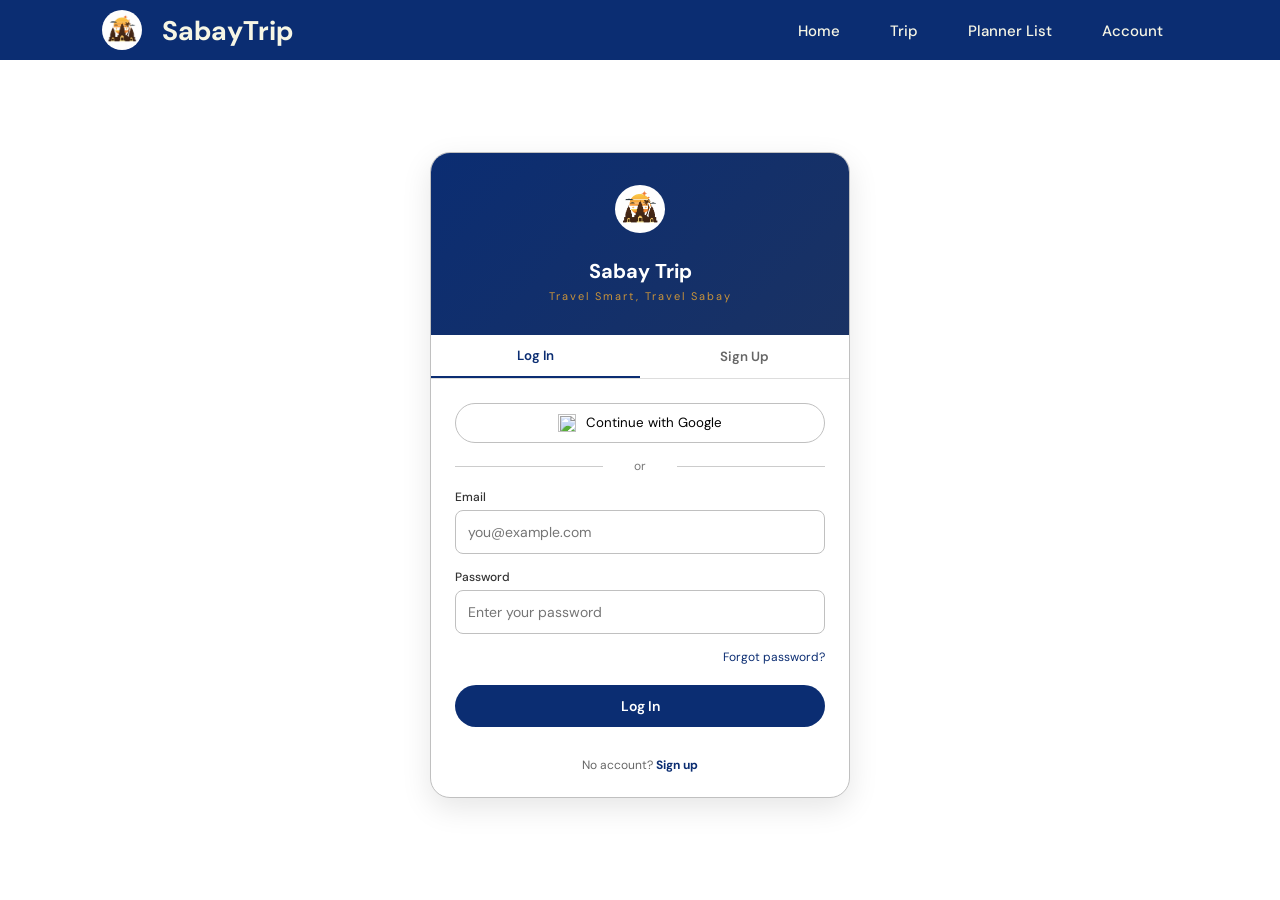
==== account.html @ 2c470d9e "Add files via upload" ====
<!DOCTYPE html>
<html lang="en">
<head>
    <meta charset="UTF-8">
    <meta name="viewport" content="width=device-width, initial-scale=1.0">
    <title>Sabay Trip - Account</title>

    <link rel="preconnect" href="https://fonts.googleapis.com">
    <link rel="preconnect" href="https://fonts.gstatic.com" crossorigin>
    <link href="https://fonts.googleapis.com/css2?family=DM+Sans&display=swap" rel="stylesheet">

    <link rel="stylesheet" href="css/account.css">
</head>

<body>

    <nav>
        <div class="navlogo">
            <img src="images/sabaytrip-logo.png">
            <a href="index.html">SabayTrip</a>
        </div>

        <ul class="nav-btn">
            <li><a href="index.html">Home</a></li>
            <li><a href="trip.html">Trip</a></li>
            <li><a href="planner.html">Planner List</a></li>
            <li><a href="account.html" class="active">Account</a></li>
        </ul>
    </nav>

    <!-- PROFILE -->
    <div class="container">
        <div class="card">

            <div class="card-top">
                <div class="avatar">PO</div>

                <div class="info">
                    <h2>Phallyda Ouch</h2>
                    <p>phallyda@example.com</p>
                    <span>Member since April 2026</span>
                </div>
            </div>

            <div class="card-body">

                <h4>ACCOUNT DETAILS</h4>

                <div class="row">
                    <span>Status</span>
                    <span class="badge">Active</span>
                </div>

                <div class="row">
                    <span>Plan</span>
                    <span>Free</span>
                </div>

                <div class="row">
                    <span>Trips saved</span>
                    <span id="tripCount">0</span>
                </div>
                <h4>SECURITY</h4>

                <div class="row">
                    <span>Password</span>
                    <span class="link">Change</span>
                </div>

                <div class="row">
                    <span>Two-factor auth</span>
                    <span>Off</span>
                </div>

                <button onclick="logout()" class="logout">Sign Out</button>

            </div>

        </div>
    </div>

    <script src="js/account.js"></script>

</body>
</html>
---- css/account.css ----
* {
    margin: 0;
    padding: 0;
    box-sizing: border-box;
    font-family: 'DM Sans', sans-serif;
}

body {
    background: #f5f5f5;
    min-height: 100vh;
}

nav {
    display: flex;
    justify-content: space-between;
    align-items: center;
    background-color: #0B2D72;
    padding: 10px 8%;
    position: sticky;
    top: 0;
    z-index: 100;
}

nav img {
    width: 40px;
    height: 40px;
    border-radius: 50%;
}

.navlogo {
    display: flex;
    align-items: center;
    gap: 20px;
}

.navlogo a {
    text-decoration: none;
    font-weight: bolder;
    color: #F7F6E5;
    font-size: 27px;
}

.nav-btn {
    display: flex;
    gap: 20px;
    list-style: none;
}

.nav-btn a {
    text-decoration: none;
    cursor: pointer;
    font-size: 15px;
    font-weight: 500;
    color: #F7F6E5;
    border-radius: 8px;
    transition: 0.2s;
    padding: 6px 15px;
}

.nav-btn a.active {
    background: #F7F6E5;
    color: #0B2D72;
}

.nav-btn a:hover {
    color: #0B2D72;
    background-color: #F7F6E5;
}

.container {
    min-height: calc(100vh - 70px);
    display: flex;
    justify-content: center;
    align-items: center;
    padding: 2rem;
}

.card {
    width: 100%;
    max-width: 550px;
    background: white;
    border-radius: 20px;
    border: 1px solid #C0C0C0;
    overflow: hidden;
    box-shadow: 0 12px 48px rgba(26, 50, 99, 0.14);
}

/* ===== CARD TOP SECTION ===== */
.card-top {
    background: #0B2D72;
    color: white;
    padding: 30px;
    display: flex;
    gap: 20px;
    align-items: center;
}

.avatar {
    width: 80px;
    height: 80px;
    background: #ce8448;
    border-radius: 50%;
    display: flex;
    justify-content: center;
    align-items: center;
    font-size: 28px;
    font-weight: bold;
    color: white;
}

.info h2 {
    font-size: 24px;
    font-weight: 500;
    margin-bottom: 5px;
}

.info p {
    font-size: 14px;
    opacity: 0.9;
    margin-bottom: 5px;
}

.info span {
    font-size: 12px;
    opacity: 0.7;
}

.card-body {
    padding: 30px;
}

h4 {
    color: #666;
    font-size: 13px;
    font-weight: 600;
    letter-spacing: 1px;
    margin-top: 20px;
    margin-bottom: 5px;
}

h4:first-of-type {
    margin-top: 0;
}

.row {
    display: flex;
    justify-content: space-between;
    align-items: center;
    padding: 15px 0;
    border-bottom: 1px solid #e0d5c0;
}

.row span:first-child {
    font-weight: 500;
    color: #333;
}

.badge {
    background: #e8f5e9;
    color: #2e7d32;
    padding: 5px 15px;
    border-radius: 20px;
    font-size: 13px;
    font-weight: 500;
}

.link {
    color: #0B2D72;
    cursor: pointer;
    text-decoration: none;
    font-weight: 500;
}

.link:hover {
    text-decoration: underline;
}

.logout {
    margin-top: 30px;
    width: 100%;
    padding: 14px;
    background: #C00707;
    color: white;
    border-radius: 30px;
    border: none;
    cursor: pointer;
    font-size: 16px;
    font-weight: 600;
    transition: all 0.3s;
}

.logout:hover {
    background: white;
    color: #C00707;
    border: 1px solid #C00707;
}

.modal {
    position: fixed;
    top: 0;
    left: 0;
    width: 100%;
    height: 100%;
    background: rgba(0, 0, 0, 0.7);
    display: flex;
    justify-content: center;
    align-items: center;
    z-index: 1000;
    visibility: hidden;
    opacity: 0;
    transition: visibility 0.3s, opacity 0.3s;
}

.modal.show {
    visibility: visible;
    opacity: 1;
}

.modal-content {
    background: white;
    border-radius: 12px;
    padding: 30px;
    width: 90%;
    max-width: 400px;
    text-align: center;
    position: relative;
}

.modal-content h3 {
    margin-bottom: 20px;
    color: #0B2D72;
    font-size: 22px;
}

.modal-content input {
    width: 100%;
    padding: 12px;
    margin: 10px 0;
    border: 1px solid #ddd;
    border-radius: 8px;
    font-size: 14px;
    font-family: inherit;
}

.modal-content input:focus {
    outline: none;
    border-color: #0B2D72;
}

.modal-content button {
    background: #0B2D72;
    color: white;
    border: none;
    padding: 12px;
    border-radius: 8px;
    cursor: pointer;
    width: 100%;
    font-size: 16px;
    font-weight: 600;
    margin-top: 15px;
    transition: all 0.3s;
}

.modal-content button:hover {
    background: #1A3263;
}

.close-modal {
    position: absolute;
    top: 15px;
    right: 20px;
    font-size: 28px;
    cursor: pointer;
    color: #999;
    transition: color 0.3s;
}

.close-modal:hover {
    color: #333;
}

/* ===== RESPONSIVE ===== */
@media (max-width: 600px) {
    nav {
        padding: 10px 15px;
        flex-direction: column;
        gap: 10px;
    }

    .navlogo a {
        font-size: 20px;
    }

    .nav-btn {
        gap: 10px;
    }

    .nav-btn a {
        padding: 4px 10px;
        font-size: 13px;
    }

    .container {
        padding: 1rem;
        min-height: calc(100vh - 120px);
    }

    .card {
        max-width: 100%;
    }

    .card-top {
        padding: 20px;
        gap: 15px;
    }

    .avatar {
        width: 60px;
        height: 60px;
        font-size: 22px;
    }

    .info h2 {
        font-size: 20px;
    }

    .card-body {
        padding: 20px;
    }

    .row {
        padding: 12px 0;
    }
}

@media (max-width: 480px) {
    .card-top {
        flex-direction: column;
        text-align: center;
    }

    .info h2 {
        font-size: 18px;
    }

    .modal-content {
        padding: 20px;
    }
}
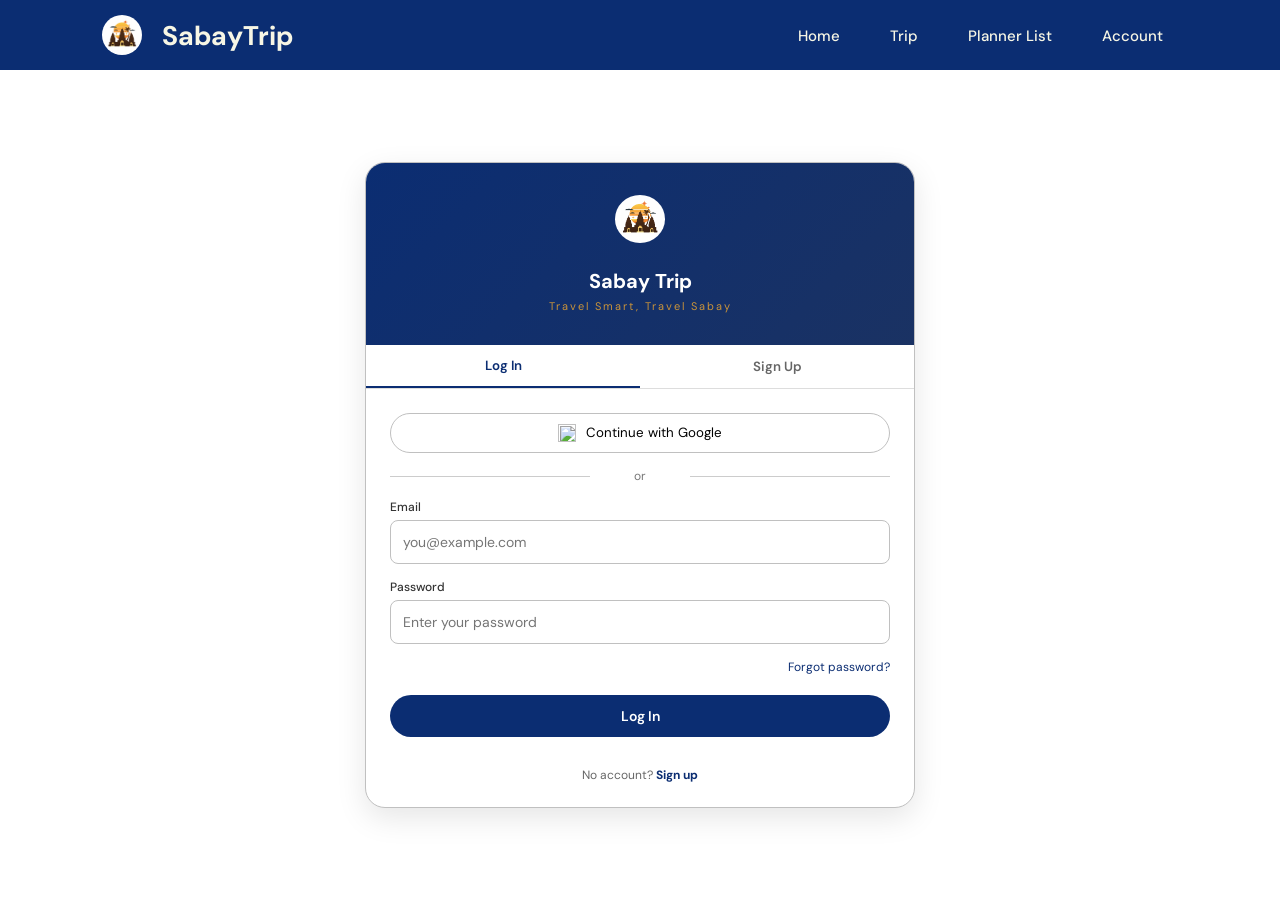
==== commit ee69f2a8: "Fix Indent" ====
--- a/account.html
+++ b/account.html
@@ -1,85 +1,80 @@
 <!DOCTYPE html>
 <html lang="en">
-<head>
-    <meta charset="UTF-8">
-    <meta name="viewport" content="width=device-width, initial-scale=1.0">
-    <title>Sabay Trip - Account</title>
+    <head>
+        <meta charset="UTF-8">
+        <meta name="viewport" content="width=device-width, initial-scale=1.0">
+        <title>Sabay Trip - Account</title>
 
-    <link rel="preconnect" href="https://fonts.googleapis.com">
-    <link rel="preconnect" href="https://fonts.gstatic.com" crossorigin>
-    <link href="https://fonts.googleapis.com/css2?family=DM+Sans&display=swap" rel="stylesheet">
+        <link rel="preconnect" href="https://fonts.googleapis.com">
+        <link rel="preconnect" href="https://fonts.gstatic.com" crossorigin>
+        <link href="https://fonts.googleapis.com/css2?family=DM+Sans&display=swap" rel="stylesheet">
 
-    <link rel="stylesheet" href="css/account.css">
-</head>
+        <link rel="stylesheet" href="css/account.css">
+        
+    </head>
 
-<body>
+    <body>
+        <nav>
+            <div class="navlogo">
+                <a href="index.html"><img src="images/sabaytrip-logo.png" alt="logo"></a>
+                <a href="index.html">SabayTrip</a>
+            </div>
 
-    <nav>
-        <div class="navlogo">
-            <img src="images/sabaytrip-logo.png">
-            <a href="index.html">SabayTrip</a>
-        </div>
+            <ul class="nav-btn">
+                <li><a href="index.html">Home</a></li>
+                <li><a href="trip.html">Trip</a></li>
+                <li><a href="planner.html">Planner List</a></li>
+                <li><a href="account.html" class="active">Account</a></li>
+            </ul>
+        </nav>
 
-        <ul class="nav-btn">
-            <li><a href="index.html">Home</a></li>
-            <li><a href="trip.html">Trip</a></li>
-            <li><a href="planner.html">Planner List</a></li>
-            <li><a href="account.html" class="active">Account</a></li>
-        </ul>
-    </nav>
+        <div class="container">
+            <div class="card">
 
-    <!-- PROFILE -->
-    <div class="container">
-        <div class="card">
+                <div class="card-top">
+                    <div class="avatar">PO</div>
 
-            <div class="card-top">
-                <div class="avatar">PO</div>
+                    <div class="info">
+                        <h2>Phallyda Ouch</h2>
+                        <p>phallyda@example.com</p>
+                        <span>Member since April 2026</span>
+                    </div>
+                </div>
 
-                <div class="info">
-                    <h2>Phallyda Ouch</h2>
-                    <p>phallyda@example.com</p>
-                    <span>Member since April 2026</span>
+                <div class="card-body">
+
+                    <h4>ACCOUNT DETAILS</h4>
+
+                    <div class="row">
+                        <span>Status</span>
+                        <span class="badge">Active</span>
+                    </div>
+
+                    <div class="row">
+                        <span>Plan</span>
+                        <span>Free</span>
+                    </div>
+
+                    <div class="row">
+                        <span>Trips saved</span>
+                        <span id="tripCount">0</span>
+                    </div>
+                    <h4>SECURITY</h4>
+
+                    <div class="row">
+                        <span>Password</span>
+                        <span class="link">Change</span>
+                    </div>
+
+                    <div class="row">
+                        <span>Two-factor auth</span>
+                        <span>Off</span>
+                    </div>
+
+                    <button onclick="logout()" class="logout">Sign Out</button>
                 </div>
             </div>
-
-            <div class="card-body">
-
-                <h4>ACCOUNT DETAILS</h4>
-
-                <div class="row">
-                    <span>Status</span>
-                    <span class="badge">Active</span>
-                </div>
-
-                <div class="row">
-                    <span>Plan</span>
-                    <span>Free</span>
-                </div>
-
-                <div class="row">
-                    <span>Trips saved</span>
-                    <span id="tripCount">0</span>
-                </div>
-                <h4>SECURITY</h4>
-
-                <div class="row">
-                    <span>Password</span>
-                    <span class="link">Change</span>
-                </div>
-
-                <div class="row">
-                    <span>Two-factor auth</span>
-                    <span>Off</span>
-                </div>
-
-                <button onclick="logout()" class="logout">Sign Out</button>
-
-            </div>
-
         </div>
-    </div>
-
-    <script src="js/account.js"></script>
-
-</body>
-</html>+        <script src="js/account.js"></script>
+    </body>
+</html>
--- a/css/account.css
+++ b/css/account.css
@@ -15,7 +15,7 @@
     justify-content: space-between;
     align-items: center;
     background-color: #0B2D72;
-    padding: 10px 8%;
+    padding: 15px 8%;
     position: sticky;
     top: 0;
     z-index: 100;
@@ -85,7 +85,6 @@
     box-shadow: 0 12px 48px rgba(26, 50, 99, 0.14);
 }
 
-/* ===== CARD TOP SECTION ===== */
 .card-top {
     background: #0B2D72;
     color: white;
@@ -279,12 +278,13 @@
     color: #333;
 }
 
-/* ===== RESPONSIVE ===== */
-@media (max-width: 600px) {
+/*  RESPONSIVE  */
+@media (max-width: 768px) {
     nav {
         padding: 10px 15px;
         flex-direction: column;
         gap: 10px;
+        align-items: center;
     }
 
     .navlogo a {
@@ -292,6 +292,9 @@
     }
 
     .nav-btn {
+        display: flex;
+        flex-wrap: nowrap;
+        justify-content: center;
         gap: 10px;
     }
 
